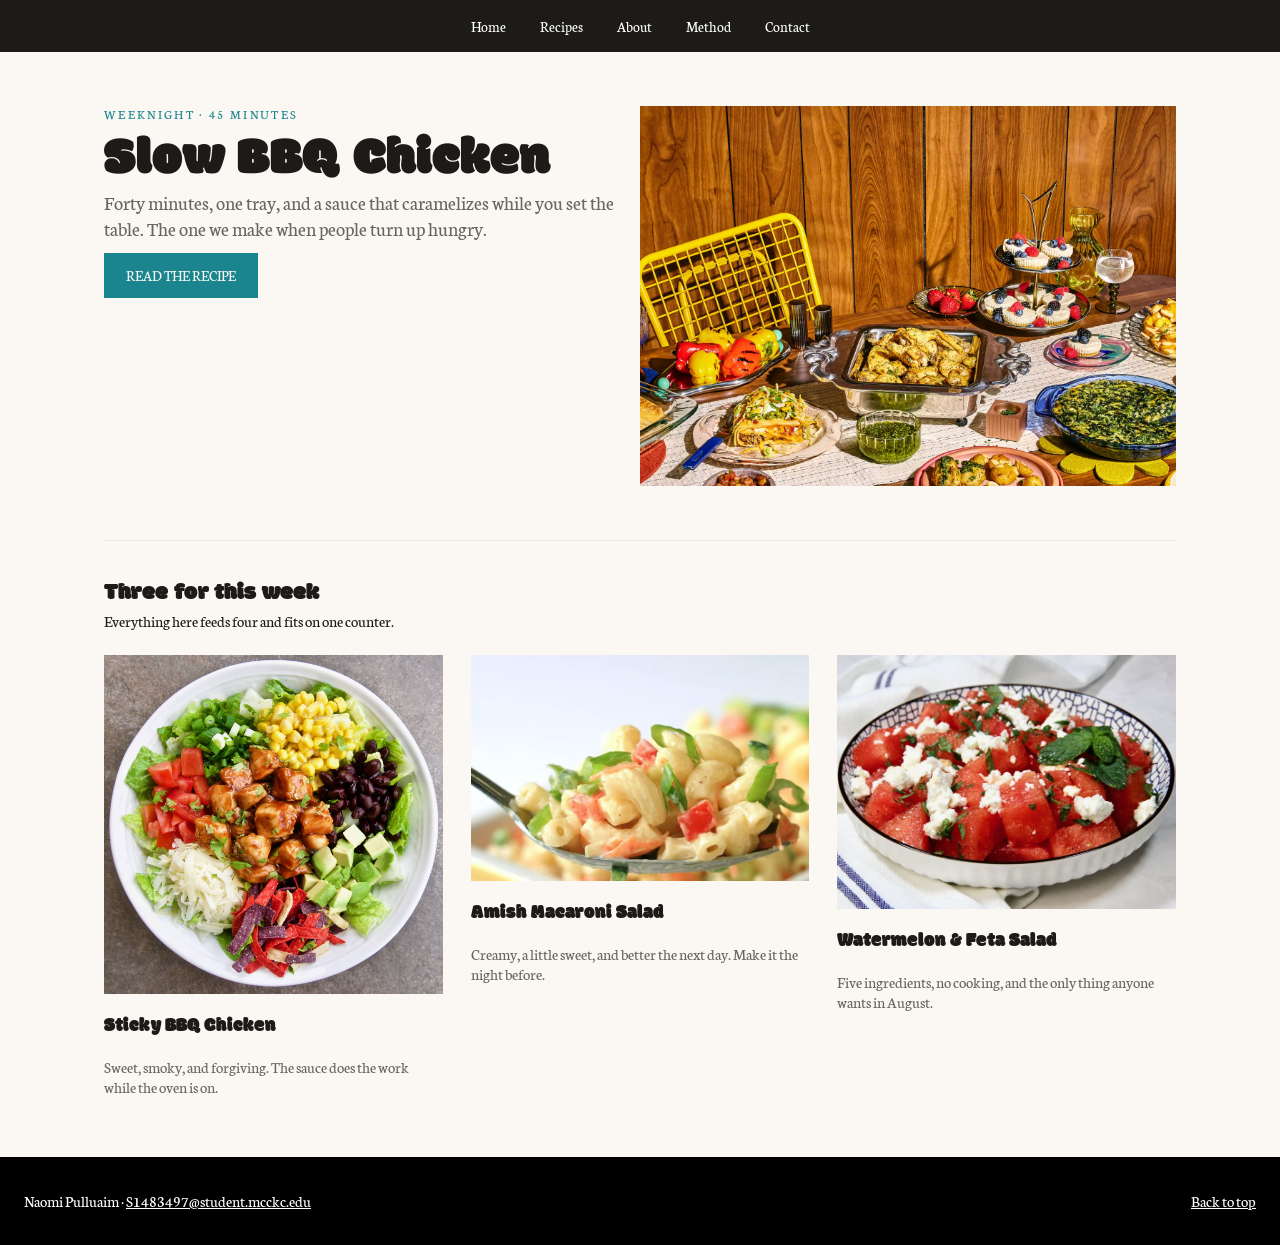
==== index.html @ 99f50840 "cardsss" ====
<!DOCTYPE html>
<html lang="en">
<head>
    <meta charset="UTF-8">
    <meta name="viewport" content="width=device-width, initial-scale=1.0">
    <title>Document</title> 

    <link rel="preconnect" href="https://fonts.googleapis.com">
    <link rel="preconnect" href="https://fonts.gstatic.com" crossorigin>
    <link href="https://fonts.googleapis.com/css2?family=Modak&display=swap" rel="stylesheet">
    <link href="https://fonts.googleapis.com/css2?family=Neuton:ital,wght@0,400;0,700;0,800;1,400&display=swap" rel="stylesheet">

    <link rel="stylesheet" href="css/styles.css">
</head>
<body id="top">
    <nav class="site-nav">
        <ul>
            <li><a href="index.html">Home</a></li>
            <li><a href="#recipes">Recipes</a></li>
            <li><a href="#about">About</a></li>
            <li><a href="#method">Method</a></li>
            <li><a href="mailto:S1483497@student.mcckc.edu">Contact</a></li>
        </ul>
    </nav>

    <main>

        <header class="hero">
            <div>
                <p class="eyebrow">Weeknight &middot; 45 minutes</p>
                <h1>Slow BBQ Chicken</h1>
                <p class="lede">Forty minutes, one tray, and a sauce that caramelizes while you set the table. The one we make when people turn up hungry.</p>
                <a class="button" href="recipes/bbq-chicken.html">Read the recipe</a>
            </div>

            <img src="images/homepage.webp" alt="A plate of BBQ chicken">
        </header>

        <section class="section-head" id="cards">
            <h2>Three for this week</h2>
            <p>Everything here feeds four and fits on one counter.</p>

        </section>
        
        <section class="cards">
            <article class="card">
                <img src="images/bbq-chicken-card.jpeg" alt="Sticky BBQ chicken thighs on a tray">
                <h3>Sticky BBQ Chicken</h3>
                <p>Sweet, smoky, and forgiving. The sauce does the work while the oven is on.</p>
            </article>

            <article class="card">
                <img src="images/amish-macaroni-salad-card.webp" alt="A bowl of creamy macaroni salad">
                <h3>Amish Macaroni Salad</h3>
                <p>Creamy, a little sweet, and better the next day. Make it the night before.</p>
            </article>

            <article class="card">
                <img src="images/Watermelon-salad-card.webp" alt="Watermelon salad with feta and mint">
                <h3>Watermelon & Feta Salad</h3>
                <p>Five ingredients, no cooking, and the only thing anyone wants in August.</p>
            </article>
        </section>

    </main>

    <footer class="site-footer">
        <div class="inner">
            <p>Naomi Pulluaim &middot; <a href="mailto:S1483497@student.mcckc.edu">S1483497@student.mcckc.edu</a></p>
            <p class="right"><a href="#top">Back to top</a></p>
        </div>
    </footer>

</body>
</html>
---- css/styles.css ----
/*My colors.
    ink #1d1b18
    paper #fbf8f3
    bone #efe9df
    accent #1b858f
    muted #6b6560*/
* {
    box-sizing: border-box;
    padding: 0px;
    margin: 0px;
}

body {
    background: #fbf8f3;
    color: #1d1b18;
    font-family:"Neuton", Arial, Helvetica, sans-serif;
}

h1, h2, h3 {
    font-family:"Modak", Georgia, 'Times New Roman', Times, serif;
    font-weight: 400;
}

.site-nav {
    background: #1d1b18;
}

.site-nav ul {
    list-style: none;
    display: grid;
    grid-template: auto / auto auto auto auto auto;
    gap: 34px;
    width: max-content;
    margin: 0px auto;
    padding: 16px 24px;
}

.site-nav a {
    color: white;
    text-decoration: none;
    font-size: 15px;
}

main {
    max-width: 1120px;
    margin: 0px auto;
    padding: 0px 24px;
}

.site-footer {
    background: black;
    color: white;
}

.site-footer .inner {
    display: grid;
    grid-template: auto / 1fr 1fr;
    max-width: 1120 px;
    margin: 0px auto;
    padding: 34px 24px;
}

.site-footer a {
    color: white;
}

.site-footer .right {
    text-align: right;
}

.hero {
    display: grid;
    grid-template: auto / 1fr 1fr;
    gap: 28 px;
    padding: 54px 0;
}

.hero img {
    width: 100%;
    height: 380px;
    object-fit: cover;
}

h1 {
    font-size: 54px;
    line-height: 1.05;
}

.eyebrow {
    font-size: 13px;
    letter-spacing: 0.18em;
    text-transform: uppercase;
    color: #1b858f;
    margin-bottom: 10px;
}

.lede {
    font-size: 20px;
    color: #6b6560;
}

.button {
    display: inline-block;
    margin-top: 12px;
    background: #1b858f;
    color: #fbf8f3;
    text-decoration: none;
    padding: 13px 22px;
    font-size: 15px;
    text-transform: uppercase;
}

.section-head {
    border-top: 1px solid #efe9df;
    padding: 34px 0 24px;
}

.section-head p {
    max-width: 68ch;
}

.cards {
    display: grid;
    grid-template: auto / 1fr 1fr 1fr;
    gap: 28px;
    padding-bottom: 60px;
}

.card img {
    width: 100%;
    height: 230 px;
    object-fit: cover;
}

.card h3 {
    margin: 14px 0 16px
}

.card p {
    font-size: 16px;
    color: #6b6560;
}


/*Fonts*/
.modak-regular {
  font-family: "Modak", system-ui;
  font-weight: 400;
  font-style: normal;
}

.neuton-regular {
  font-family: "Neuton", serif;
  font-weight: 400;
  font-style: normal;
}

.neuton-bold {
  font-family: "Neuton", serif;
  font-weight: 700;
  font-style: normal;
}

.neuton-extrabold {
  font-family: "Neuton", serif;
  font-weight: 800;
  font-style: normal;
}

.neuton-regular-italic {
  font-family: "Neuton", serif;
  font-weight: 400;
  font-style: italic;
}
/*end of fonts*/
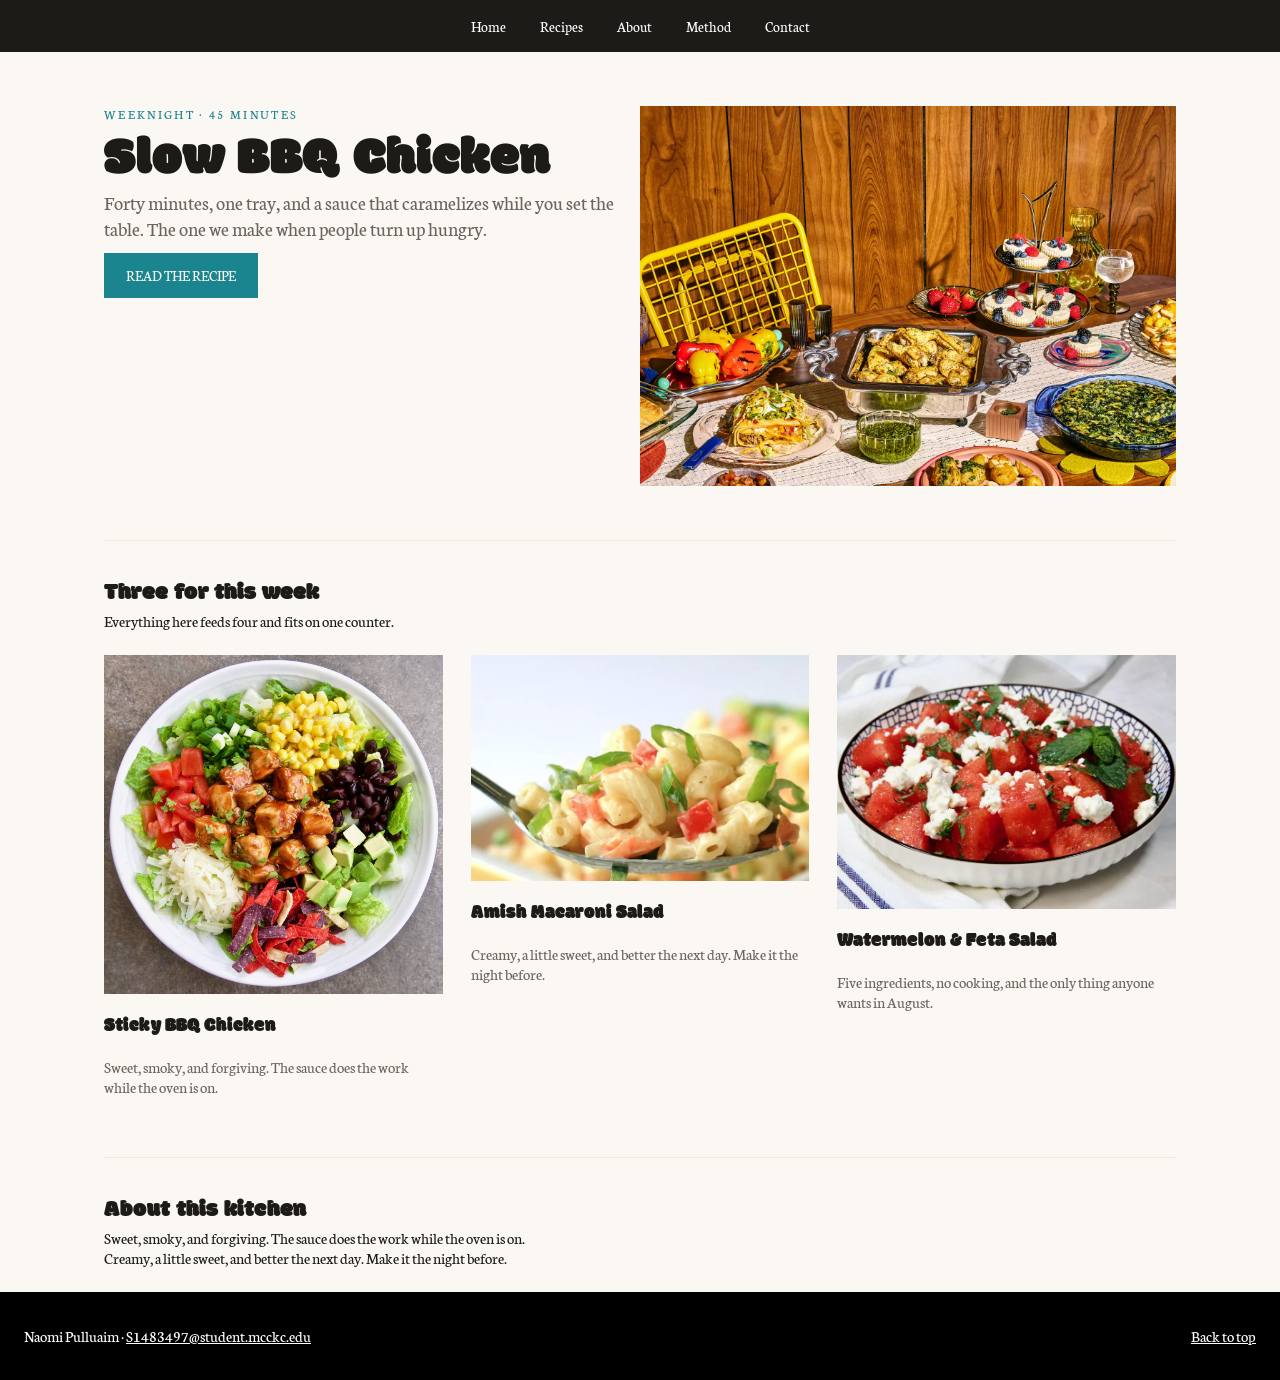
==== commit db060646: "about the kitchen" ====
--- a/index.html
+++ b/index.html
@@ -62,6 +62,12 @@
             </article>
         </section>
 
+    <section class="section-head" id="about">
+        <h2>About this kitchen</h2>
+        <p>Sweet, smoky, and forgiving. The sauce does the work while the oven is on.</p>
+        <p>Creamy, a little sweet, and better the next day. Make it the night before.</p>                
+    </section>
+
     </main>
 
     <footer class="site-footer">
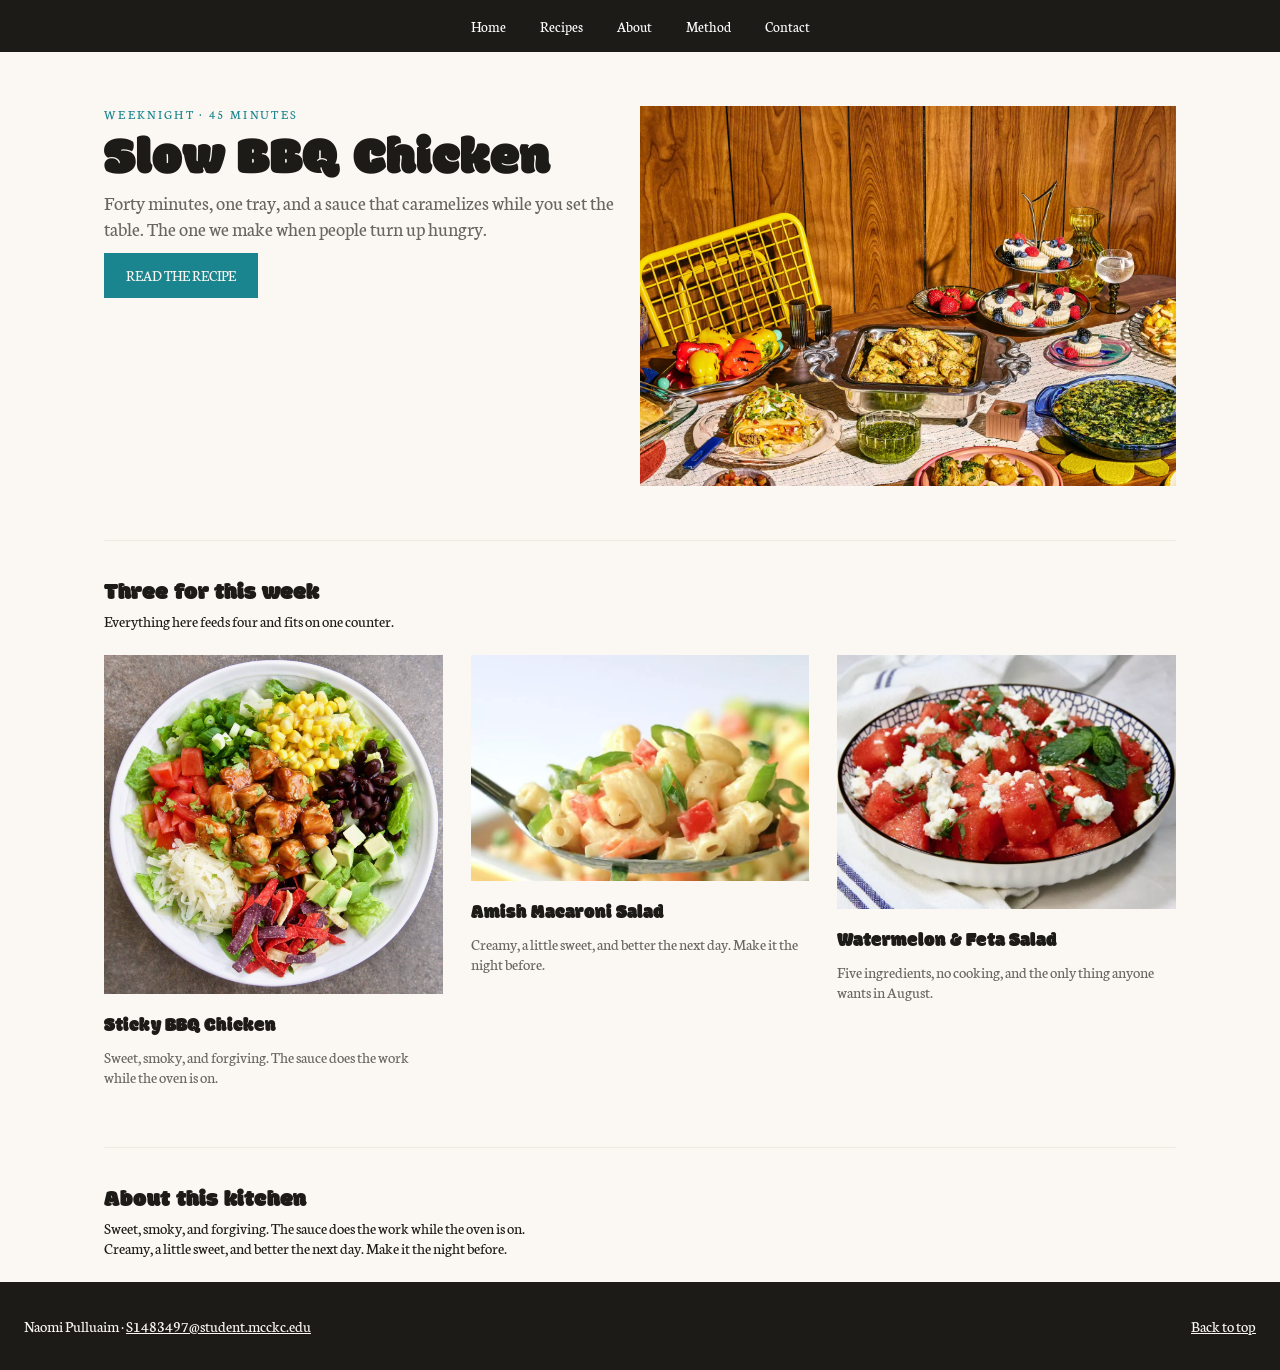
==== commit 3042be48: "reviewss" ====
--- a/index.html
+++ b/index.html
@@ -3,7 +3,7 @@
 <head>
     <meta charset="UTF-8">
     <meta name="viewport" content="width=device-width, initial-scale=1.0">
-    <title>Document</title> 
+    <title>Jen's Kitchen</title> 
 
     <link rel="preconnect" href="https://fonts.googleapis.com">
     <link rel="preconnect" href="https://fonts.gstatic.com" crossorigin>
@@ -12,6 +12,7 @@
 
     <link rel="stylesheet" href="css/styles.css">
 </head>
+
 <body id="top">
     <nav class="site-nav">
         <ul>
--- a/css/styles.css
+++ b/css/styles.css
@@ -48,8 +48,8 @@
 }
 
 .site-footer {
-    background: black;
-    color: white;
+    background: #1d1b18;
+    color: #fbf8f3;
 }
 
 .site-footer .inner {
@@ -61,7 +61,7 @@
 }
 
 .site-footer a {
-    color: white;
+    color: #fbf8f3;
 }
 
 .site-footer .right {
@@ -133,7 +133,7 @@
 }
 
 .card h3 {
-    margin: 14px 0 16px
+    margin: 14px 0 6px
 }
 
 .card p {
@@ -141,6 +141,69 @@
     color: #6b6560;
 }
 
+.recipe-hero {
+    padding: 46px 0 34px;
+}
+
+.recipe-hero img {
+    width: 100%;
+    height: 420px;
+    object-fit: cover;
+    margin-top: 24px;
+}
+
+.recipe-body {
+    display: grid;
+    grid-template: auto / 300px 1fr;
+    gap: 54px;
+    padding-bottom: 60px;
+}
+
+.ingredients {
+    background: #efe9df;
+    padding: 26px;
+    align-self: start;
+}
+
+.ingredients ul {
+    margin: 12px 0 0 20px;
+}
+
+.ingredients li {
+    margin-bottom: 9px;
+    font-size: 16px;
+}
+
+.jump {
+    border-left: 3px solid #1b858f;
+    padding-left:  18px;
+    margin-bottom: 30px;
+}
+
+.jump ol {
+    margin-left: 18px;
+}
+
+.jump li {
+    font-size: 16px;
+}
+
+.step {
+    border-top: 1px solid #efe9df;
+    padding-top: 26px;
+    margin-top: 26px;
+}
+
+.step .num {
+    display: block;
+    font-size: 30px;
+    color: #1b858f;
+}
+
+.back {
+    font-size: 14px;
+    color: #6b6560;
+}
 
 /*Fonts*/
 .modak-regular {
@@ -172,5 +235,4 @@
   font-weight: 400;
   font-style: italic;
 }
-/*end of fonts*/
-
+/*end of fonts*/
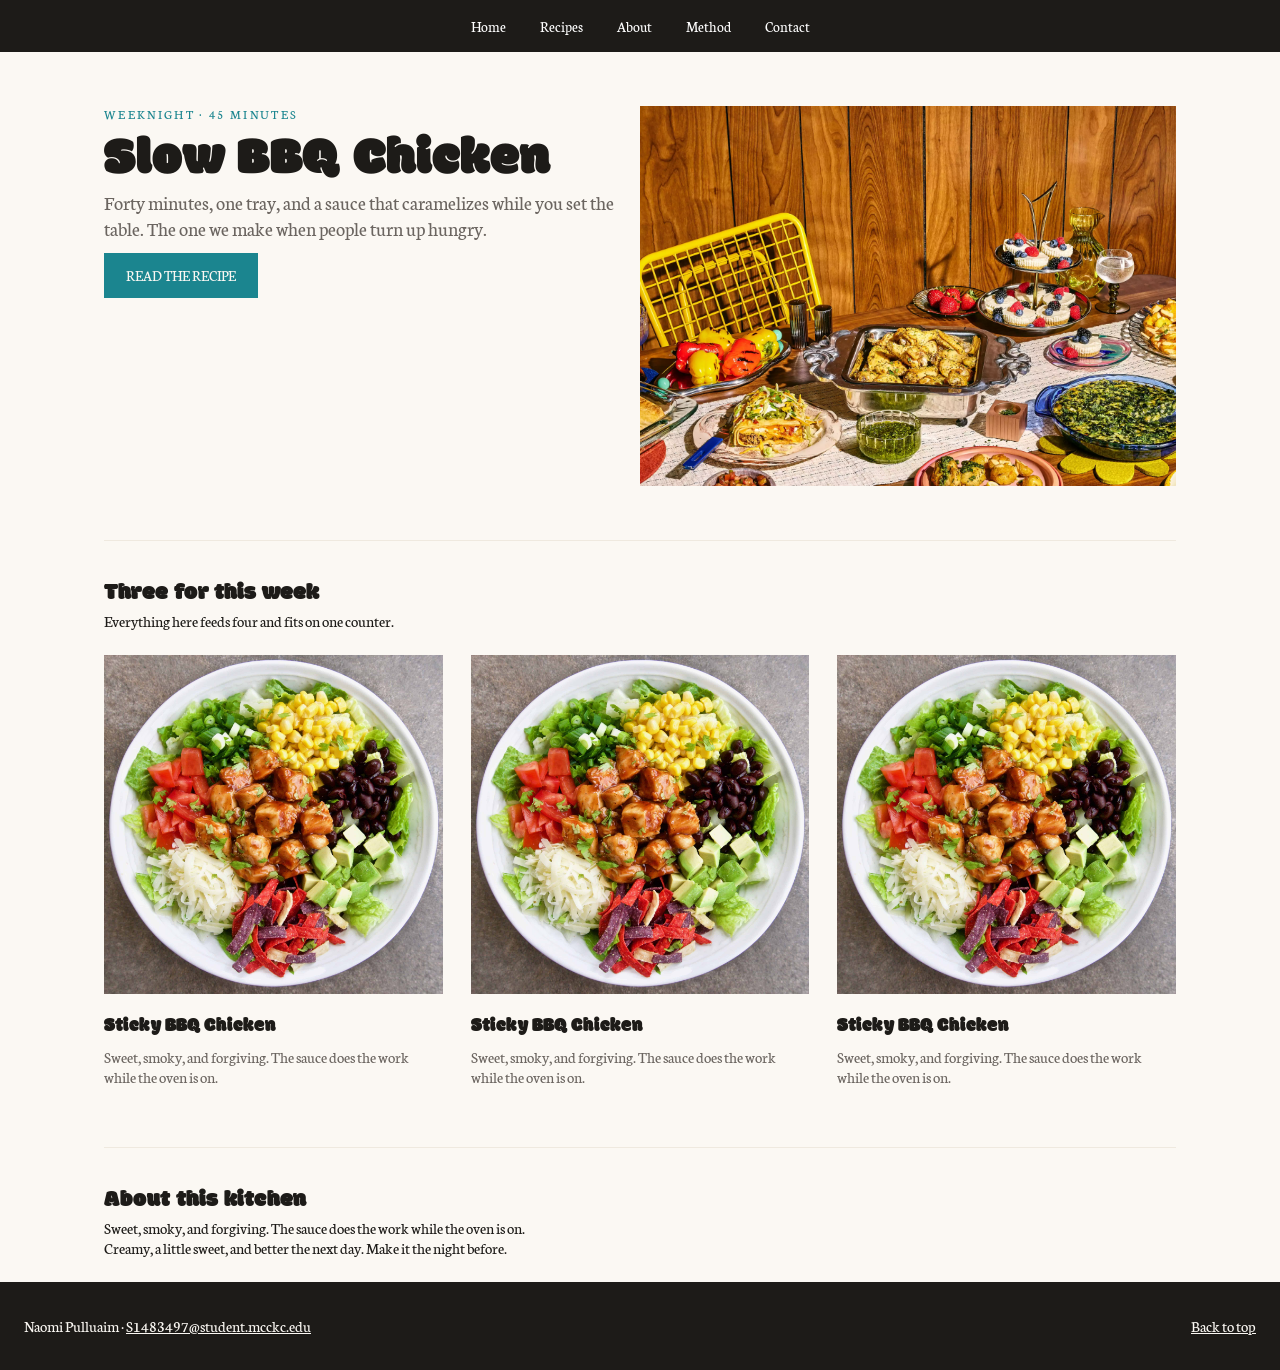
==== commit b454a760: "edittt" ====
--- a/index.html
+++ b/index.html
@@ -40,7 +40,6 @@
         <section class="section-head" id="cards">
             <h2>Three for this week</h2>
             <p>Everything here feeds four and fits on one counter.</p>
-
         </section>
         
         <section class="cards">
@@ -49,18 +48,17 @@
                 <h3>Sticky BBQ Chicken</h3>
                 <p>Sweet, smoky, and forgiving. The sauce does the work while the oven is on.</p>
             </article>
-
             <article class="card">
-                <img src="images/amish-macaroni-salad-card.webp" alt="A bowl of creamy macaroni salad">
-                <h3>Amish Macaroni Salad</h3>
-                <p>Creamy, a little sweet, and better the next day. Make it the night before.</p>
+                <img src="images/bbq-chicken-card.jpeg" alt="Sticky BBQ chicken thighs on a tray">
+                <h3>Sticky BBQ Chicken</h3>
+                <p>Sweet, smoky, and forgiving. The sauce does the work while the oven is on.</p>
             </article>
-
             <article class="card">
-                <img src="images/Watermelon-salad-card.webp" alt="Watermelon salad with feta and mint">
-                <h3>Watermelon & Feta Salad</h3>
-                <p>Five ingredients, no cooking, and the only thing anyone wants in August.</p>
+                <img src="images/bbq-chicken-card.jpeg" alt="Sticky BBQ chicken thighs on a tray">
+                <h3>Sticky BBQ Chicken</h3>
+                <p>Sweet, smoky, and forgiving. The sauce does the work while the oven is on.</p>
             </article>
+        
         </section>
 
     <section class="section-head" id="about">
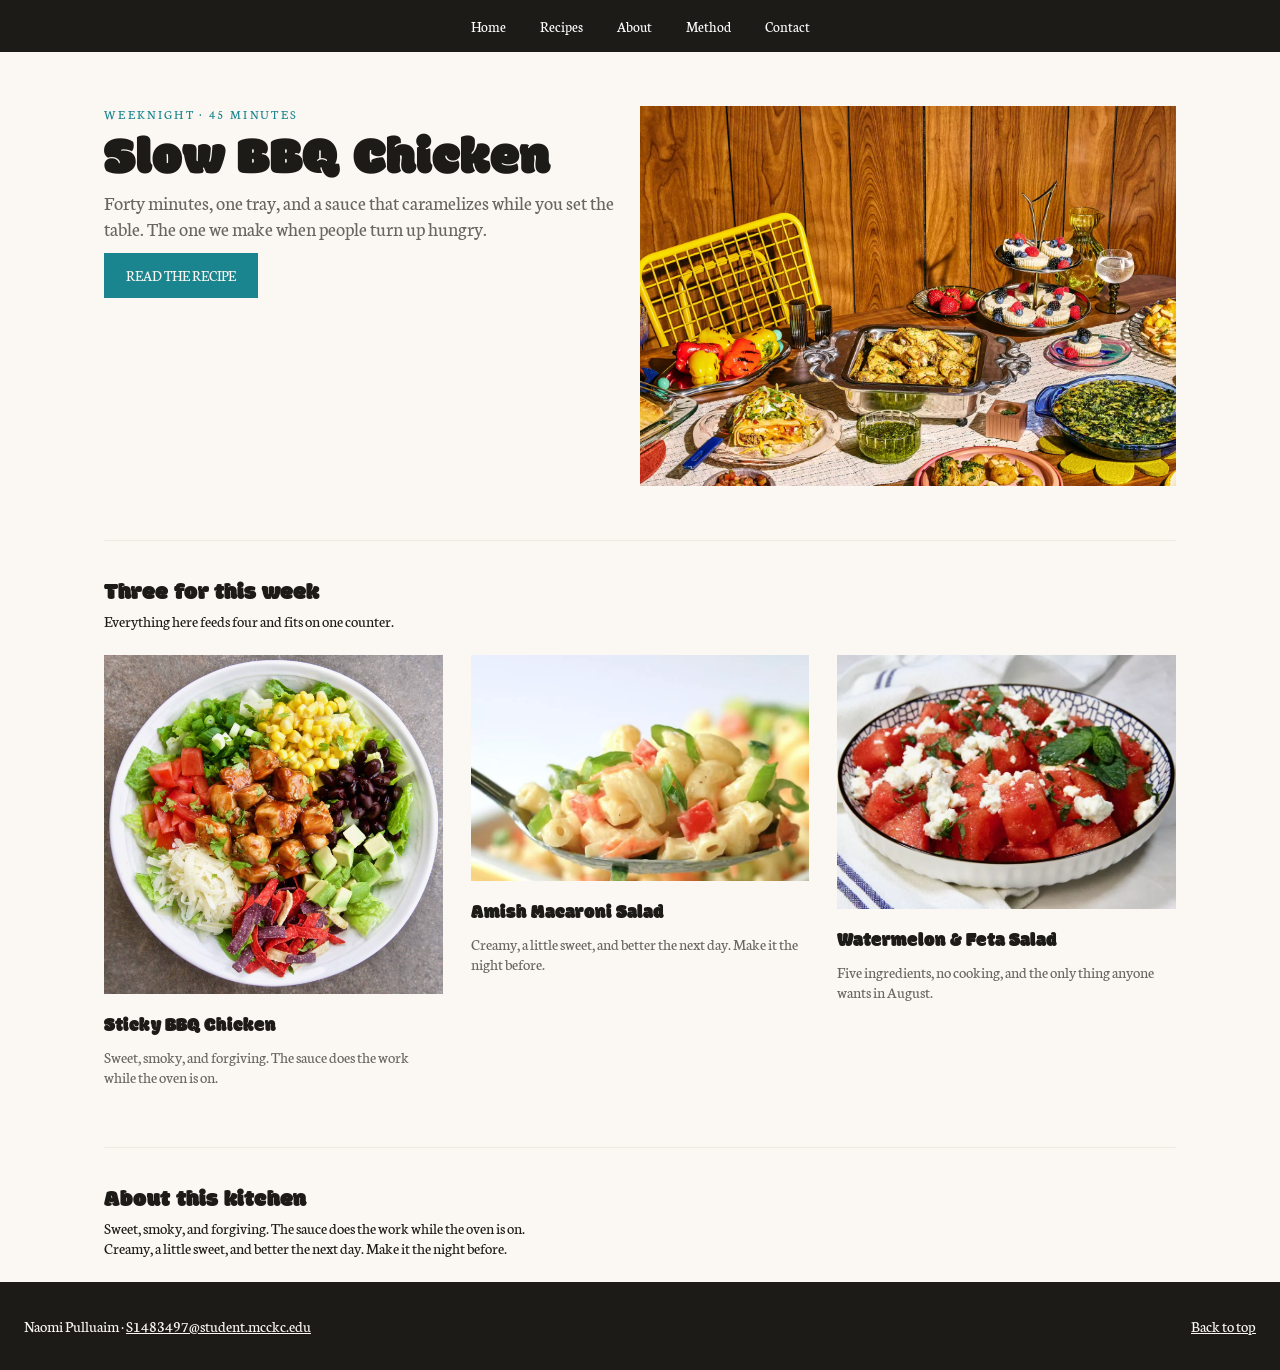
==== commit 1b1b1a99: "hopefully fixed lol" ====
--- a/index.html
+++ b/index.html
@@ -48,17 +48,18 @@
                 <h3>Sticky BBQ Chicken</h3>
                 <p>Sweet, smoky, and forgiving. The sauce does the work while the oven is on.</p>
             </article>
+
             <article class="card">
-                <img src="images/bbq-chicken-card.jpeg" alt="Sticky BBQ chicken thighs on a tray">
-                <h3>Sticky BBQ Chicken</h3>
-                <p>Sweet, smoky, and forgiving. The sauce does the work while the oven is on.</p>
+                <img src="images/amish-macaroni-salad-card.webp" alt="A bowl of creamy macaroni salad">
+                <h3>Amish Macaroni Salad</h3>
+                <p>Creamy, a little sweet, and better the next day. Make it the night before.</p>
             </article>
+
             <article class="card">
-                <img src="images/bbq-chicken-card.jpeg" alt="Sticky BBQ chicken thighs on a tray">
-                <h3>Sticky BBQ Chicken</h3>
-                <p>Sweet, smoky, and forgiving. The sauce does the work while the oven is on.</p>
-            </article>
-        
+                <img src="images/Watermelon-salad-card.webp" alt="Watermelon salad with feta and mint">
+                <h3>Watermelon & Feta Salad</h3>
+                <p>Five ingredients, no cooking, and the only thing anyone wants in August.</p>
+            </article>    
         </section>
 
     <section class="section-head" id="about">
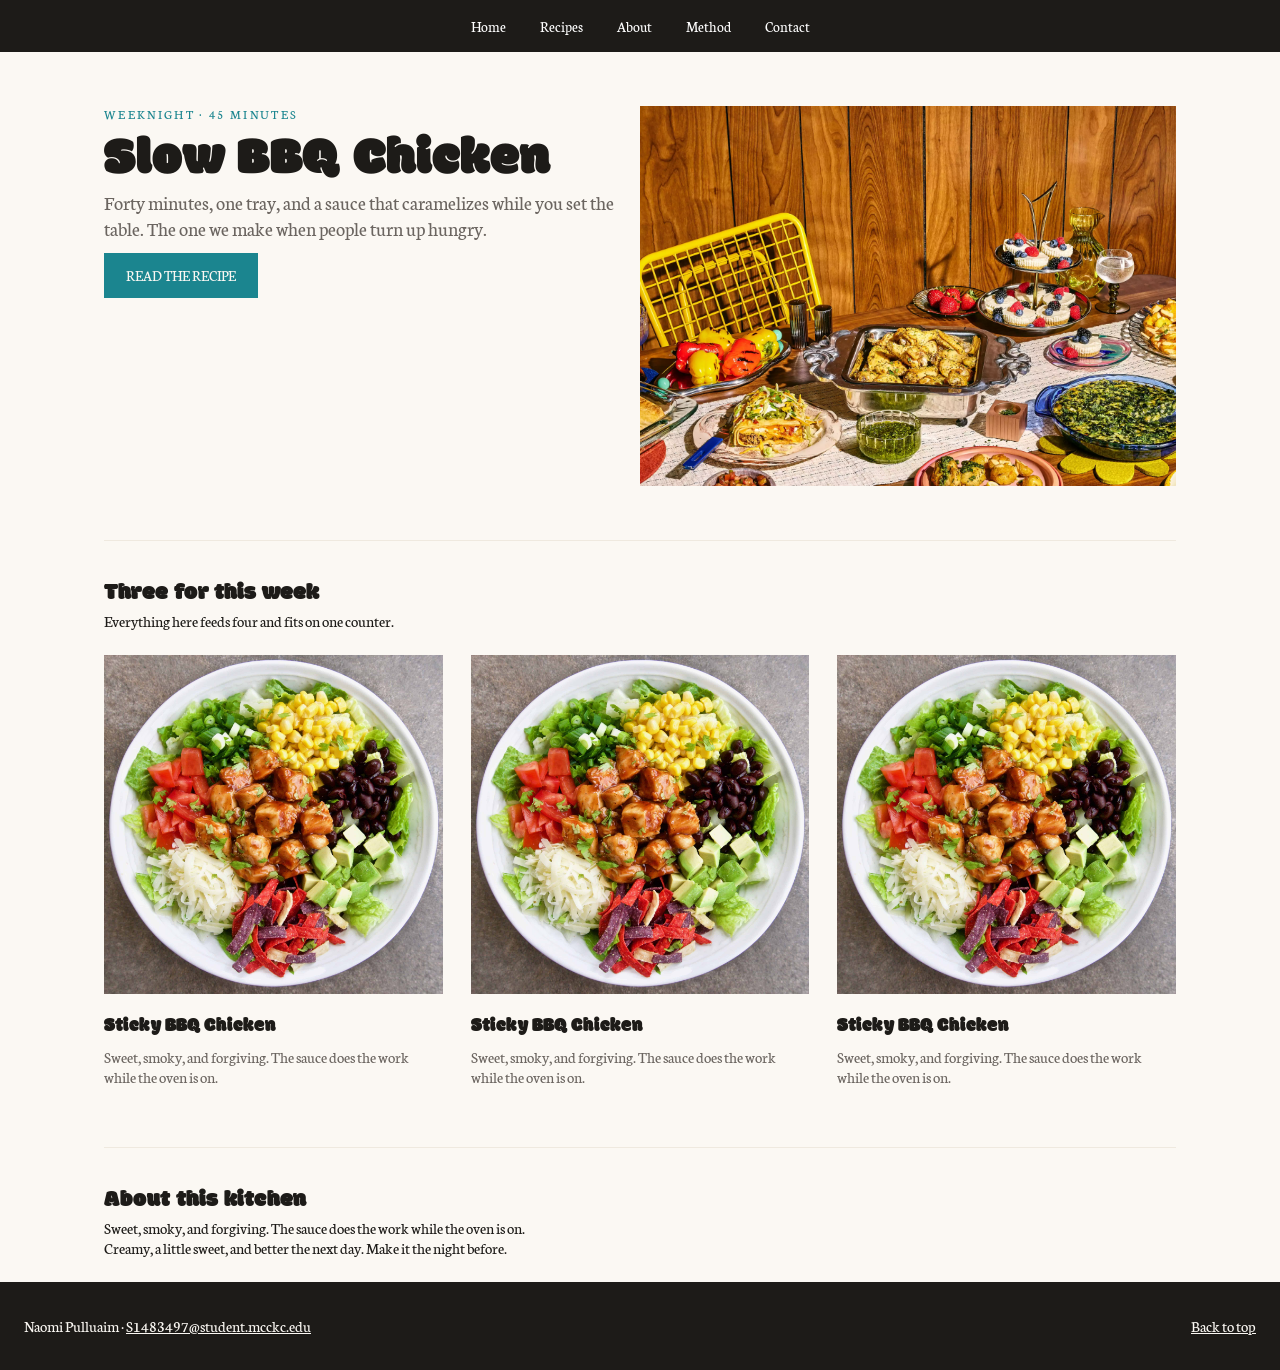
==== commit a4a75e57: "edittttttt" ====
--- a/index.html
+++ b/index.html
@@ -48,18 +48,18 @@
                 <h3>Sticky BBQ Chicken</h3>
                 <p>Sweet, smoky, and forgiving. The sauce does the work while the oven is on.</p>
             </article>
-
             <article class="card">
-                <img src="images/amish-macaroni-salad-card.webp" alt="A bowl of creamy macaroni salad">
-                <h3>Amish Macaroni Salad</h3>
-                <p>Creamy, a little sweet, and better the next day. Make it the night before.</p>
+                <img src="images/bbq-chicken-card.jpeg" alt="Sticky BBQ chicken thighs on a tray">
+                <h3>Sticky BBQ Chicken</h3>
+                <p>Sweet, smoky, and forgiving. The sauce does the work while the oven is on.</p>
+            </article>
+            <article class="card">
+                <img src="images/bbq-chicken-card.jpeg" alt="Sticky BBQ chicken thighs on a tray">
+                <h3>Sticky BBQ Chicken</h3>
+                <p>Sweet, smoky, and forgiving. The sauce does the work while the oven is on.</p>
             </article>
 
-            <article class="card">
-                <img src="images/Watermelon-salad-card.webp" alt="Watermelon salad with feta and mint">
-                <h3>Watermelon & Feta Salad</h3>
-                <p>Five ingredients, no cooking, and the only thing anyone wants in August.</p>
-            </article>    
+             
         </section>
 
     <section class="section-head" id="about">
--- a/css/styles.css
+++ b/css/styles.css
@@ -133,7 +133,7 @@
 }
 
 .card h3 {
-    margin: 14px 0 6px
+    margin: 14px 0 6px;
 }
 
 .card p {
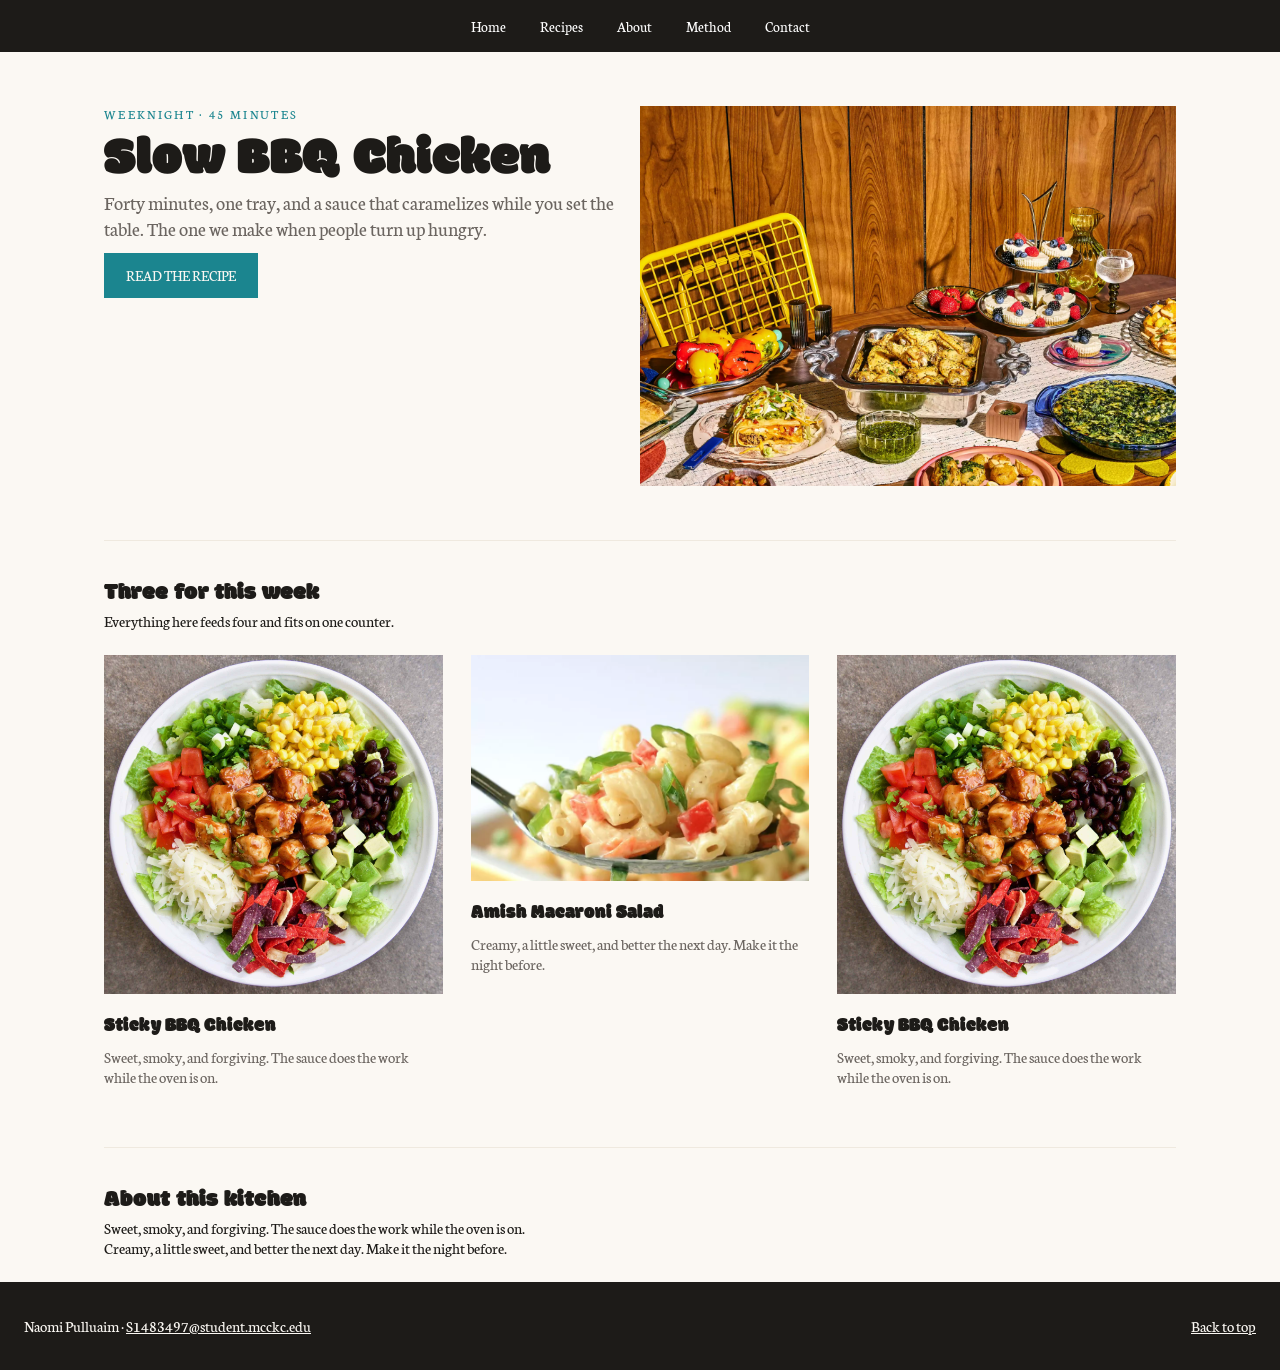
==== commit 77e0e5ed: "cards again" ====
--- a/index.html
+++ b/index.html
@@ -49,9 +49,9 @@
                 <p>Sweet, smoky, and forgiving. The sauce does the work while the oven is on.</p>
             </article>
             <article class="card">
-                <img src="images/bbq-chicken-card.jpeg" alt="Sticky BBQ chicken thighs on a tray">
-                <h3>Sticky BBQ Chicken</h3>
-                <p>Sweet, smoky, and forgiving. The sauce does the work while the oven is on.</p>
+                <img src="images/amish-macaroni-salad-card.webp" alt="A bowl of creamy macaroni salad">
+                <h3>Amish Macaroni Salad</h3>
+                <p>Creamy, a little sweet, and better the next day. Make it the night before.</p>
             </article>
             <article class="card">
                 <img src="images/bbq-chicken-card.jpeg" alt="Sticky BBQ chicken thighs on a tray">
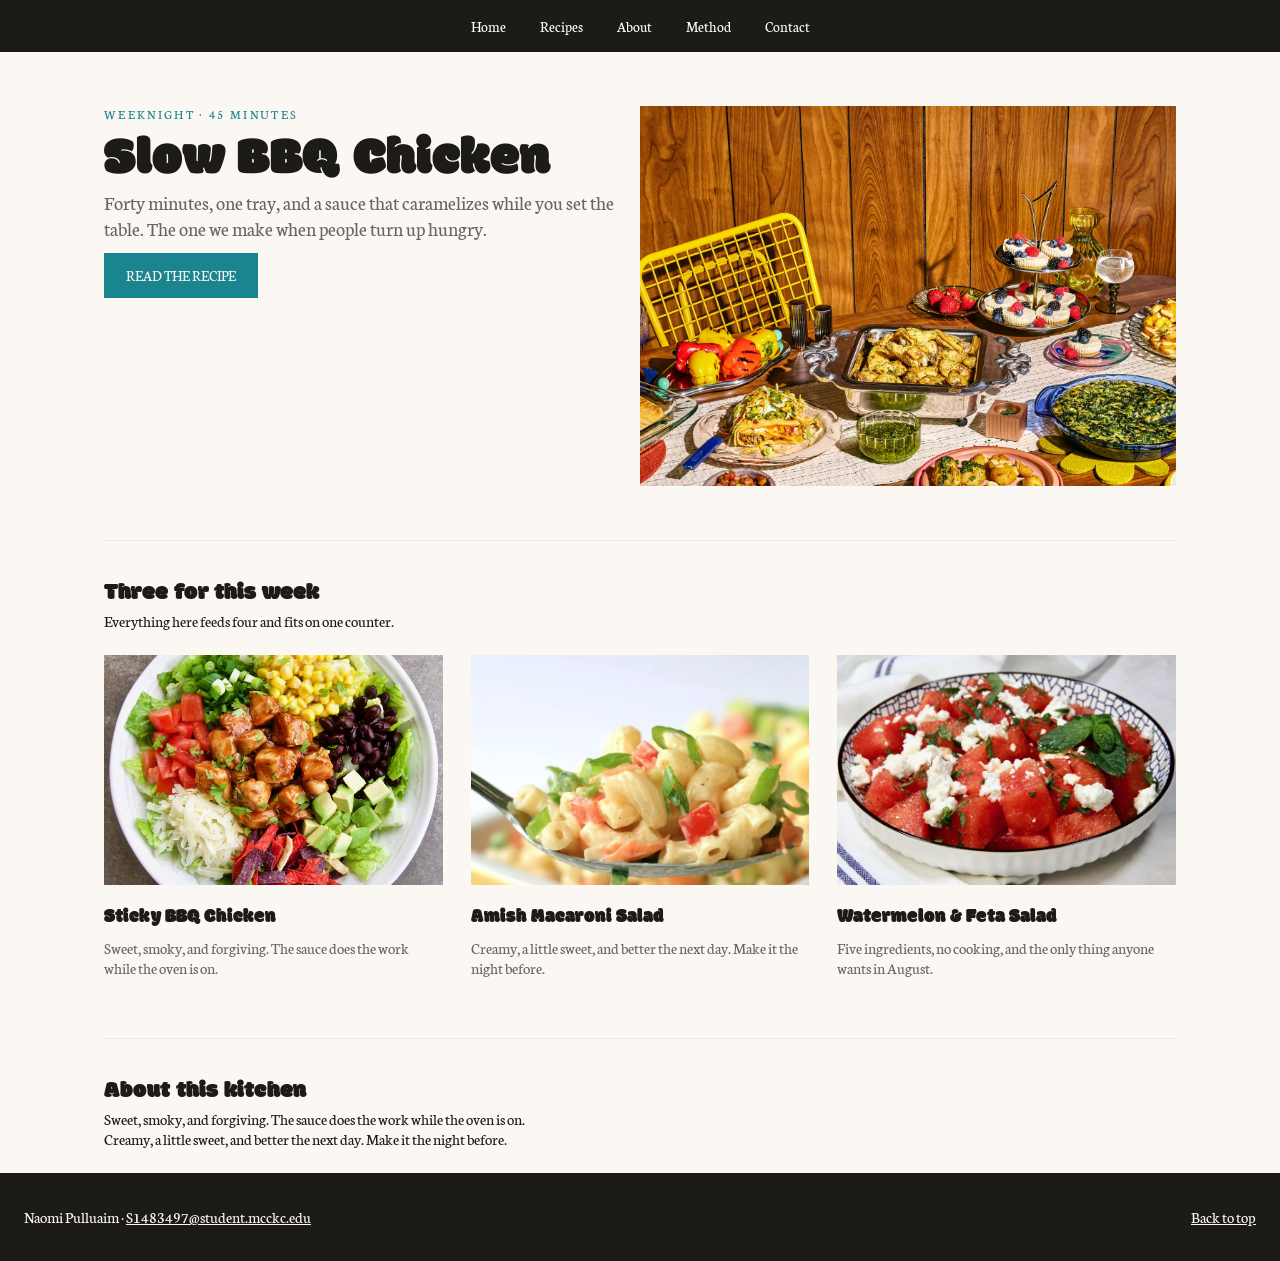
==== commit 254797cb: "FOUND ITTT" ====
--- a/index.html
+++ b/index.html
@@ -48,18 +48,19 @@
                 <h3>Sticky BBQ Chicken</h3>
                 <p>Sweet, smoky, and forgiving. The sauce does the work while the oven is on.</p>
             </article>
+
             <article class="card">
                 <img src="images/amish-macaroni-salad-card.webp" alt="A bowl of creamy macaroni salad">
                 <h3>Amish Macaroni Salad</h3>
                 <p>Creamy, a little sweet, and better the next day. Make it the night before.</p>
             </article>
+
             <article class="card">
-                <img src="images/bbq-chicken-card.jpeg" alt="Sticky BBQ chicken thighs on a tray">
-                <h3>Sticky BBQ Chicken</h3>
-                <p>Sweet, smoky, and forgiving. The sauce does the work while the oven is on.</p>
+                <img src="images/Watermelon-salad-card.webp" alt="Watermelon salad with feta and mint">
+                <h3>Watermelon & Feta Salad</h3>
+                <p>Five ingredients, no cooking, and the only thing anyone wants in August.</p>
             </article>
-
-             
+    
         </section>
 
     <section class="section-head" id="about">
--- a/css/styles.css
+++ b/css/styles.css
@@ -128,7 +128,7 @@
 
 .card img {
     width: 100%;
-    height: 230 px;
+    height: 230px;
     object-fit: cover;
 }
 
